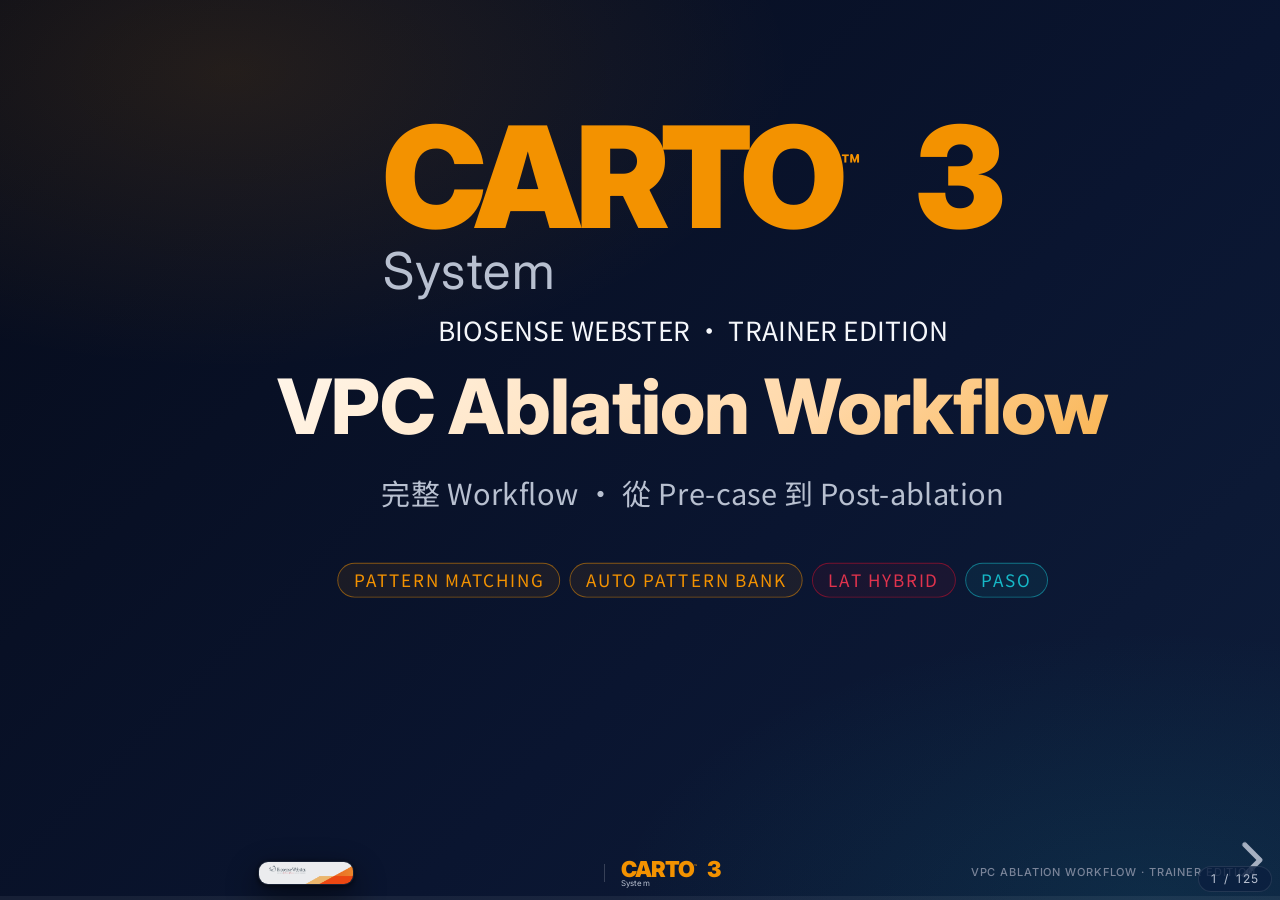
==== VPC-CARTO-slides/index.html @ cc9f3f3d "refactor: replace CARTO 3 logo PNG with pure HTML/CSS component - 新增 .carto3-logo CSS class（透明背景、向量縮" ====
<!doctype html>
<html lang="zh-Hant">
  <head>
    <meta charset="utf-8" />
    <meta name="viewport" content="width=device-width, initial-scale=1.0, maximum-scale=1.0, user-scalable=no" />
    <title>VPC Ablation with CARTO 3 · 完整 Workflow</title>

    <link rel="stylesheet" href="lib/reveal.js/dist/reset.css" />
    <link rel="stylesheet" href="lib/reveal.js/dist/reveal.css" />
    <link rel="stylesheet" href="lib/reveal.js/dist/theme/black.css" id="theme" />
    <link rel="stylesheet" href="lib/reveal.js/dist/plugin/highlight/monokai.css" />
    <link rel="preconnect" href="https://fonts.googleapis.com" />
    <link rel="preconnect" href="https://fonts.gstatic.com" crossorigin />
    <link
      href="https://fonts.googleapis.com/css2?family=Inter:wght@400;500;600;700;800&family=Noto+Sans+TC:wght@400;500;700;900&family=JetBrains+Mono:wght@400;600&display=swap"
      rel="stylesheet"
    />
    <link rel="stylesheet" href="css/carto-theme.css" />
  </head>
  <body>
    <div class="reveal">
      <div class="slides">
        <!-- 00 Title & Agenda -->
        <section
          data-markdown="slides/00-title.md"
          data-separator="\r?\n---\r?\n"
          data-separator-vertical="\r?\n--\r?\n"
          data-separator-notes="^Note:"
        ></section>

        <!-- 01 VPC Origin 三步驟 -->
        <section
          data-markdown="slides/01-vpc-origin-basics.md"
          data-separator="\r?\n---\r?\n"
          data-separator-vertical="\r?\n--\r?\n"
          data-separator-notes="^Note:"
        ></section>

        <!-- 02 Transition Zone -->
        <section
          data-markdown="slides/02-transition-zone.md"
          data-separator="\r?\n---\r?\n"
          data-separator-vertical="\r?\n--\r?\n"
          data-separator-notes="^Note:"
        ></section>

        <!-- 03 Pre-case Preparation -->
        <section
          data-markdown="slides/03-pre-case-prep.md"
          data-separator="\r?\n---\r?\n"
          data-separator-vertical="\r?\n--\r?\n"
          data-separator-notes="^Note:"
        ></section>

        <!-- 04 CARTO 3 Case Setup -->
        <section
          data-markdown="slides/04-case-setup.md"
          data-separator="\r?\n---\r?\n"
          data-separator-vertical="\r?\n--\r?\n"
          data-separator-notes="^Note:"
        ></section>

        <!-- 05 Baseline Rhythm Assessment -->
        <section
          data-markdown="slides/05-baseline-assessment.md"
          data-separator="\r?\n---\r?\n"
          data-separator-vertical="\r?\n--\r?\n"
          data-separator-notes="^Note:"
        ></section>

        <!-- 06 Pattern Matching -->
        <section
          data-markdown="slides/06-pattern-matching.md"
          data-separator="\r?\n---\r?\n"
          data-separator-vertical="\r?\n--\r?\n"
          data-separator-notes="^Note:"
        ></section>

        <!-- 07 Auto Pattern Bank -->
        <section
          data-markdown="slides/07-auto-pattern-bank.md"
          data-separator="\r?\n---\r?\n"
          data-separator-vertical="\r?\n--\r?\n"
          data-separator-notes="^Note:"
        ></section>

        <!-- 08 Anatomy Map -->
        <section
          data-markdown="slides/08-anatomy-map.md"
          data-separator="\r?\n---\r?\n"
          data-separator-vertical="\r?\n--\r?\n"
          data-separator-notes="^Note:"
        ></section>

        <!-- 09 LAT Hybrid -->
        <section
          data-markdown="slides/09-lat-hybrid.md"
          data-separator="\r?\n---\r?\n"
          data-separator-vertical="\r?\n--\r?\n"
          data-separator-notes="^Note:"
        ></section>

        <!-- 10 PASO -->
        <section
          data-markdown="slides/10-paso.md"
          data-separator="\r?\n---\r?\n"
          data-separator-vertical="\r?\n--\r?\n"
          data-separator-notes="^Note:"
        ></section>

        <!-- 11 LAT + PASO 結合 -->
        <section
          data-markdown="slides/11-lat-paso-combo.md"
          data-separator="\r?\n---\r?\n"
          data-separator-vertical="\r?\n--\r?\n"
          data-separator-notes="^Note:"
        ></section>

        <!-- 12 Ablation Target Selection -->
        <section
          data-markdown="slides/12-ablation-targeting.md"
          data-separator="\r?\n---\r?\n"
          data-separator-vertical="\r?\n--\r?\n"
          data-separator-notes="^Note:"
        ></section>

        <!-- 13 During Ablation -->
        <section
          data-markdown="slides/13-during-ablation.md"
          data-separator="\r?\n---\r?\n"
          data-separator-vertical="\r?\n--\r?\n"
          data-separator-notes="^Note:"
        ></section>

        <!-- 14 Post-ablation Validation -->
        <section
          data-markdown="slides/14-post-ablation.md"
          data-separator="\r?\n---\r?\n"
          data-separator-vertical="\r?\n--\r?\n"
          data-separator-notes="^Note:"
        ></section>

        <!-- 15 Scenarios -->
        <section
          data-markdown="slides/15-scenarios.md"
          data-separator="\r?\n---\r?\n"
          data-separator-vertical="\r?\n--\r?\n"
          data-separator-notes="^Note:"
        ></section>

        <!-- 16 Module Timeline -->
        <section
          data-markdown="slides/16-module-timeline.md"
          data-separator="\r?\n---\r?\n"
          data-separator-vertical="\r?\n--\r?\n"
          data-separator-notes="^Note:"
        ></section>

        <!-- 17 Decision Tree -->
        <section
          data-markdown="slides/17-decision-tree.md"
          data-separator="\r?\n---\r?\n"
          data-separator-vertical="\r?\n--\r?\n"
          data-separator-notes="^Note:"
        ></section>

        <!-- 18 Lab 口語版 -->
        <section
          data-markdown="slides/18-lab-script.md"
          data-separator="\r?\n---\r?\n"
          data-separator-vertical="\r?\n--\r?\n"
          data-separator-notes="^Note:"
        ></section>

        <!-- 19 Summary & Closing -->
        <section
          data-markdown="slides/19-summary-closing.md"
          data-separator="\r?\n---\r?\n"
          data-separator-vertical="\r?\n--\r?\n"
          data-separator-notes="^Note:"
        ></section>
      </div>

      <!-- Persistent brand footer -->
      <div class="brand-footer" aria-hidden="true">
        <img src="assets/biosense-webster-logo.png" alt="Biosense Webster · Part of Johnson &amp; Johnson Family of Companies" class="brand-bsw" />
        <span class="brand-divider"></span>
        <span class="carto3-logo on-dark" aria-label="CARTO 3 System">
          <span class="ct-row">
            <span class="ct-word">CARTO<span class="ct-tm">™</span></span>
            <span class="ct-three">3</span>
          </span>
          <span class="ct-system">System</span>
        </span>
        <span class="brand-tag">VPC Ablation Workflow · Trainer Edition</span>
      </div>
    </div>

    <script src="lib/reveal.js/dist/reveal.js"></script>
    <script src="lib/reveal.js/dist/plugin/markdown.js"></script>
    <script src="lib/reveal.js/dist/plugin/highlight.js"></script>
    <script src="lib/reveal.js/dist/plugin/notes.js"></script>
    <script src="lib/reveal.js/dist/plugin/search.js"></script>
    <script>
      Reveal.initialize({
        hash: true,
        slideNumber: 'c/t',
        transition: 'slide',
        backgroundTransition: 'fade',
        controls: true,
        progress: true,
        center: false,
        width: 1280,
        height: 800,
        margin: 0.06,
        minScale: 0.2,
        maxScale: 2.0,
        pdfSeparateFragments: false,
        plugins: [RevealMarkdown, RevealHighlight, RevealNotes, RevealSearch],
      });
    </script>
  </body>
</html>
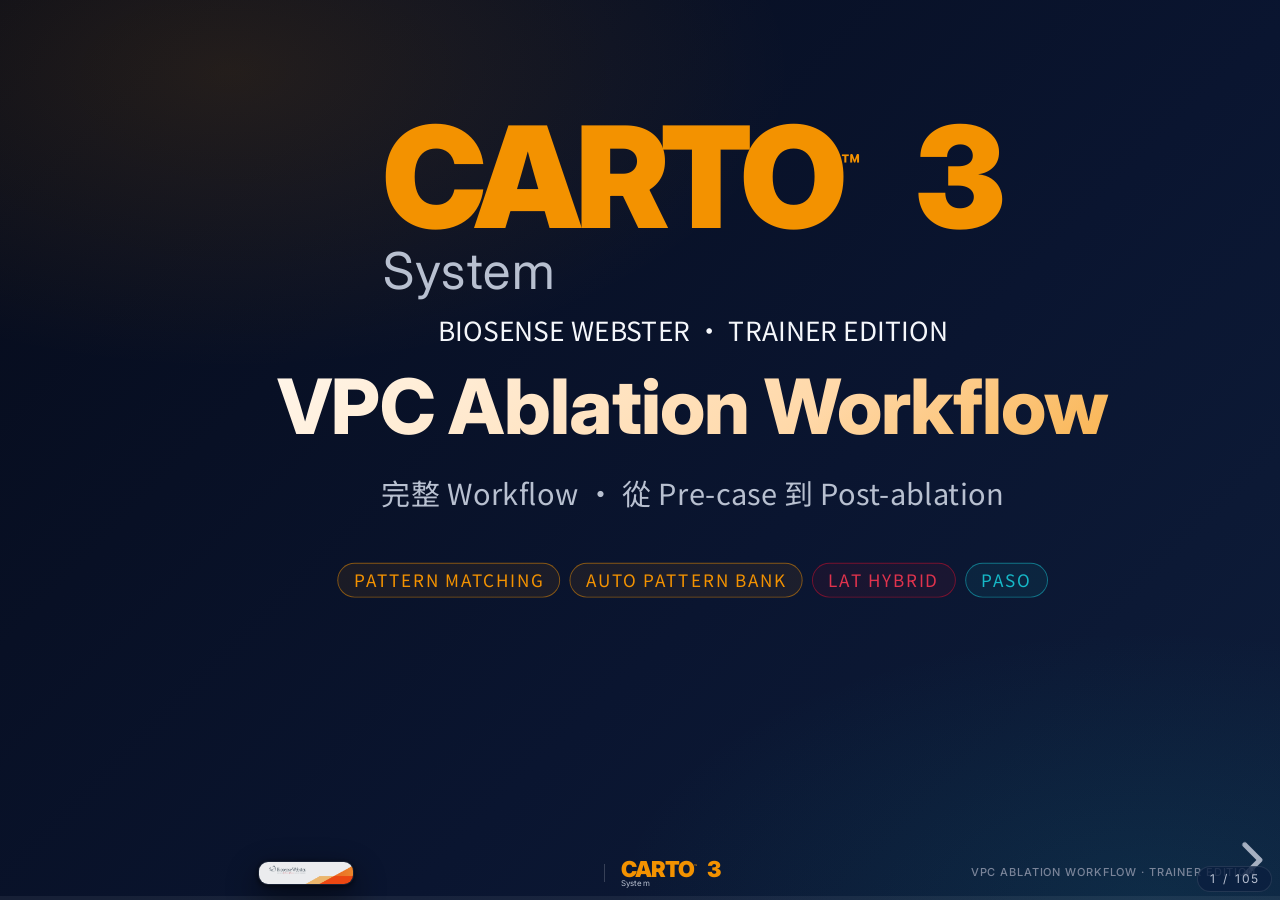
==== commit 10224618: "refactor: rewrite LAT Hybrid (accurate), merge Transition Zone, reduce dup LAT Hybrid 完整重寫（依官方 IFU 第" ====
--- a/VPC-CARTO-slides/index.html
+++ b/VPC-CARTO-slides/index.html
@@ -36,13 +36,7 @@
           data-separator-notes="^Note:"
         ></section>
 
-        <!-- 02 Transition Zone -->
-        <section
-          data-markdown="slides/02-transition-zone.md"
-          data-separator="\r?\n---\r?\n"
-          data-separator-vertical="\r?\n--\r?\n"
-          data-separator-notes="^Note:"
-        ></section>
+        <!-- 02 Transition Zone — merged into 01-vpc-origin-basics -->
 
         <!-- 03 Pre-case Preparation -->
         <section
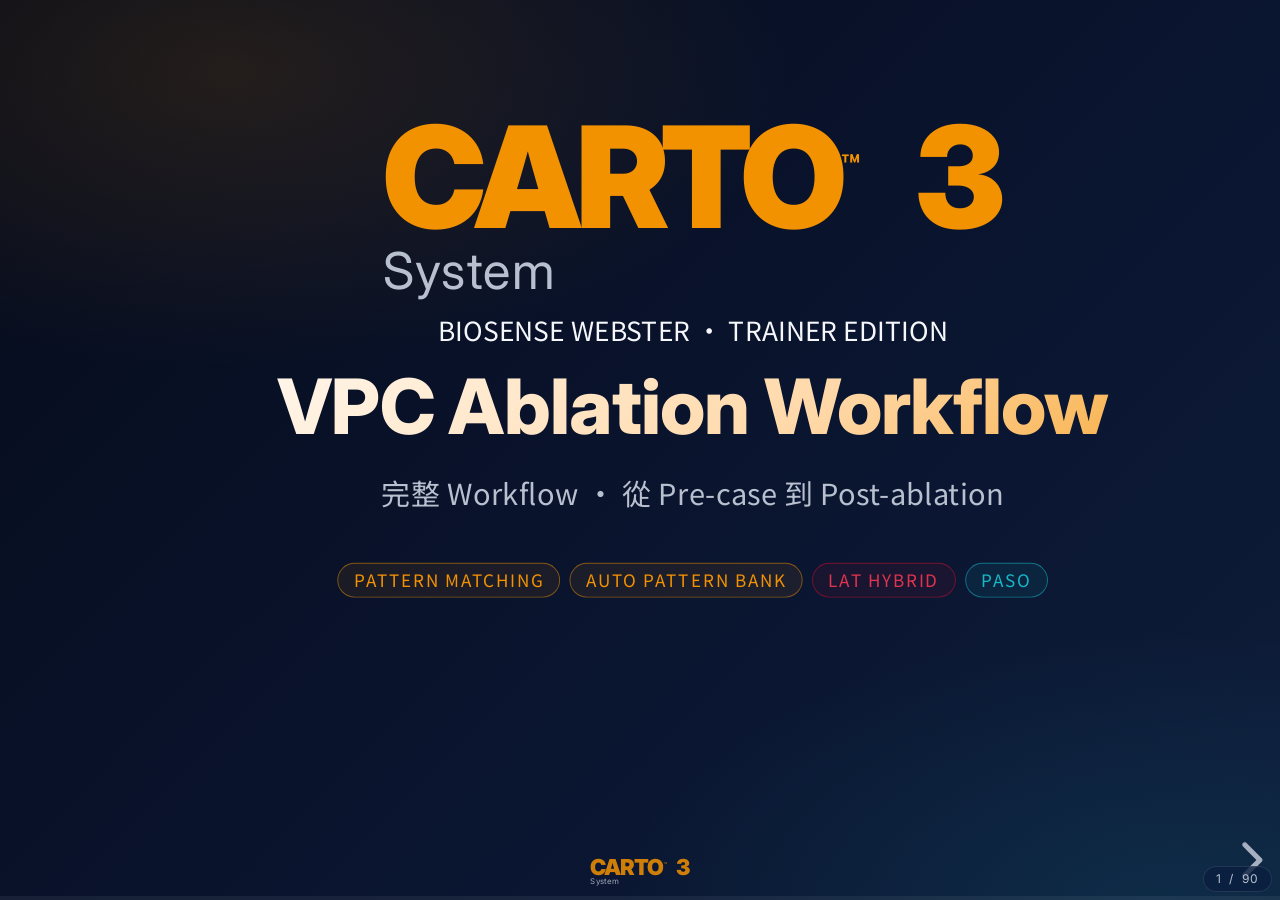
==== commit f23496f9: "refactor: footer center, section titles v-centered, CONFIDENSE filter explained UI / 視覺 - Footer: 移除" ====
--- a/VPC-CARTO-slides/index.html
+++ b/VPC-CARTO-slides/index.html
@@ -12,7 +12,7 @@
     <link rel="preconnect" href="https://fonts.googleapis.com" />
     <link rel="preconnect" href="https://fonts.gstatic.com" crossorigin />
     <link
-      href="https://fonts.googleapis.com/css2?family=Inter:wght@400;500;600;700;800&family=Noto+Sans+TC:wght@400;500;700;900&family=JetBrains+Mono:wght@400;600&display=swap"
+      href="https://fonts.googleapis.com/css2?family=Inter:wght@400;500;600;700;800;900&family=Noto+Sans+TC:wght@400;500;700;900&family=JetBrains+Mono:wght@400;600&display=swap"
       rel="stylesheet"
     />
     <link rel="stylesheet" href="css/carto-theme.css" />
@@ -20,7 +20,6 @@
   <body>
     <div class="reveal">
       <div class="slides">
-        <!-- 00 Title & Agenda -->
         <section
           data-markdown="slides/00-title.md"
           data-separator="\r?\n---\r?\n"
@@ -28,7 +27,6 @@
           data-separator-notes="^Note:"
         ></section>
 
-        <!-- 01 VPC Origin 三步驟 -->
         <section
           data-markdown="slides/01-vpc-origin-basics.md"
           data-separator="\r?\n---\r?\n"
@@ -36,9 +34,6 @@
           data-separator-notes="^Note:"
         ></section>
 
-        <!-- 02 Transition Zone — merged into 01-vpc-origin-basics -->
-
-        <!-- 03 Pre-case Preparation -->
         <section
           data-markdown="slides/03-pre-case-prep.md"
           data-separator="\r?\n---\r?\n"
@@ -46,7 +41,6 @@
           data-separator-notes="^Note:"
         ></section>
 
-        <!-- 04 CARTO 3 Case Setup -->
         <section
           data-markdown="slides/04-case-setup.md"
           data-separator="\r?\n---\r?\n"
@@ -54,7 +48,6 @@
           data-separator-notes="^Note:"
         ></section>
 
-        <!-- 05 Baseline Rhythm Assessment -->
         <section
           data-markdown="slides/05-baseline-assessment.md"
           data-separator="\r?\n---\r?\n"
@@ -62,7 +55,6 @@
           data-separator-notes="^Note:"
         ></section>
 
-        <!-- 06 Pattern Matching -->
         <section
           data-markdown="slides/06-pattern-matching.md"
           data-separator="\r?\n---\r?\n"
@@ -70,7 +62,6 @@
           data-separator-notes="^Note:"
         ></section>
 
-        <!-- 07 Auto Pattern Bank -->
         <section
           data-markdown="slides/07-auto-pattern-bank.md"
           data-separator="\r?\n---\r?\n"
@@ -78,7 +69,6 @@
           data-separator-notes="^Note:"
         ></section>
 
-        <!-- 08 Anatomy Map -->
         <section
           data-markdown="slides/08-anatomy-map.md"
           data-separator="\r?\n---\r?\n"
@@ -86,7 +76,6 @@
           data-separator-notes="^Note:"
         ></section>
 
-        <!-- 09 LAT Hybrid -->
         <section
           data-markdown="slides/09-lat-hybrid.md"
           data-separator="\r?\n---\r?\n"
@@ -94,7 +83,6 @@
           data-separator-notes="^Note:"
         ></section>
 
-        <!-- 10 PASO -->
         <section
           data-markdown="slides/10-paso.md"
           data-separator="\r?\n---\r?\n"
@@ -102,7 +90,6 @@
           data-separator-notes="^Note:"
         ></section>
 
-        <!-- 11 LAT + PASO 結合 -->
         <section
           data-markdown="slides/11-lat-paso-combo.md"
           data-separator="\r?\n---\r?\n"
@@ -110,7 +97,6 @@
           data-separator-notes="^Note:"
         ></section>
 
-        <!-- 12 Ablation Target Selection -->
         <section
           data-markdown="slides/12-ablation-targeting.md"
           data-separator="\r?\n---\r?\n"
@@ -118,7 +104,6 @@
           data-separator-notes="^Note:"
         ></section>
 
-        <!-- 13 During Ablation -->
         <section
           data-markdown="slides/13-during-ablation.md"
           data-separator="\r?\n---\r?\n"
@@ -126,7 +111,6 @@
           data-separator-notes="^Note:"
         ></section>
 
-        <!-- 14 Post-ablation Validation -->
         <section
           data-markdown="slides/14-post-ablation.md"
           data-separator="\r?\n---\r?\n"
@@ -134,7 +118,6 @@
           data-separator-notes="^Note:"
         ></section>
 
-        <!-- 15 Scenarios -->
         <section
           data-markdown="slides/15-scenarios.md"
           data-separator="\r?\n---\r?\n"
@@ -142,15 +125,6 @@
           data-separator-notes="^Note:"
         ></section>
 
-        <!-- 16 Module Timeline -->
-        <section
-          data-markdown="slides/16-module-timeline.md"
-          data-separator="\r?\n---\r?\n"
-          data-separator-vertical="\r?\n--\r?\n"
-          data-separator-notes="^Note:"
-        ></section>
-
-        <!-- 17 Decision Tree -->
         <section
           data-markdown="slides/17-decision-tree.md"
           data-separator="\r?\n---\r?\n"
@@ -158,15 +132,6 @@
           data-separator-notes="^Note:"
         ></section>
 
-        <!-- 18 Lab 口語版 -->
-        <section
-          data-markdown="slides/18-lab-script.md"
-          data-separator="\r?\n---\r?\n"
-          data-separator-vertical="\r?\n--\r?\n"
-          data-separator-notes="^Note:"
-        ></section>
-
-        <!-- 19 Summary & Closing -->
         <section
           data-markdown="slides/19-summary-closing.md"
           data-separator="\r?\n---\r?\n"
@@ -175,10 +140,8 @@
         ></section>
       </div>
 
-      <!-- Persistent brand footer -->
+      <!-- Persistent brand footer · CARTO 3 logo centered -->
       <div class="brand-footer" aria-hidden="true">
-        <img src="assets/biosense-webster-logo.png" alt="Biosense Webster · Part of Johnson &amp; Johnson Family of Companies" class="brand-bsw" />
-        <span class="brand-divider"></span>
         <span class="carto3-logo on-dark" aria-label="CARTO 3 System">
           <span class="ct-row">
             <span class="ct-word">CARTO<span class="ct-tm">™</span></span>
@@ -186,7 +149,6 @@
           </span>
           <span class="ct-system">System</span>
         </span>
-        <span class="brand-tag">VPC Ablation Workflow · Trainer Edition</span>
       </div>
     </div>
 
--- a/VPC-CARTO-slides/css/carto-theme.css
+++ b/VPC-CARTO-slides/css/carto-theme.css
@@ -152,16 +152,25 @@
   font-weight: 600;
 }
 
-/* ----------  Images  ---------- */
+/* ----------  Images · constrained to slide viewport  ---------- */
 .reveal img {
   border-radius: 10px;
   box-shadow: 0 14px 36px rgba(0, 0, 0, 0.5), 0 2px 6px rgba(0, 0, 0, 0.3);
   max-width: 100%;
+  max-height: 64vh;
   height: auto;
+  width: auto;
   margin: 0.3em auto;
   display: block;
   background: #0b1428;
   border: 1px solid rgba(255, 255, 255, 0.06);
+  object-fit: contain;
+}
+
+/* SVG that should fit slide width (decision tree, workflow flow) */
+.reveal img.svg-fit {
+  max-height: 70vh;
+  max-width: 92%;
 }
 
 .reveal img.no-shadow {
@@ -274,48 +283,19 @@
   color: var(--ink);
 }
 
-/* ----------  Brand footer (persistent)  ---------- */
+/* ----------  Brand footer (persistent) — CARTO 3 logo centered  ---------- */
 .brand-footer {
   position: fixed;
-  bottom: 12px;
-  left: 24px;
-  right: 24px;
+  bottom: 14px;
+  left: 0;
+  right: 0;
   display: flex;
   align-items: center;
-  gap: 16px;
+  justify-content: center;
   z-index: 30;
   pointer-events: none;
   font-family: 'Inter', sans-serif;
-  font-size: 11px;
-  letter-spacing: 0.08em;
-  color: var(--ink-mute);
-}
-
-.brand-footer .brand-bsw {
-  height: 22px;
-  width: auto;
-  opacity: 0.92;
-  filter: drop-shadow(0 1px 2px rgba(0,0,0,0.5));
-}
-
-.brand-footer .brand-divider {
-  width: 1px;
-  height: 18px;
-  background: rgba(255, 255, 255, 0.18);
-}
-
-.brand-footer .brand-carto3 {
-  height: 22px;
-  width: auto;
-  opacity: 0.95;
-  filter: drop-shadow(0 1px 2px rgba(0,0,0,0.5));
-}
-
-.brand-footer .brand-tag {
-  margin-left: auto;
-  color: var(--ink-mute);
-  font-weight: 500;
-  text-transform: uppercase;
+  opacity: 0.85;
 }
 
 /* ----------  Slide number & progress  ---------- */
@@ -458,12 +438,23 @@
 .pill-lat  { background: rgba(200, 16, 46, 0.18); color: #ff8aa0; border: 1px solid rgba(200, 16, 46, 0.4); }
 .pill-paso { background: rgba(124, 92, 255, 0.18); color: #b4a0ff; border: 1px solid rgba(124, 92, 255, 0.4); }
 
-/* Workflow steps */
+/* Workflow steps · vertically centered when sole content */
 .workflow-grid {
   display: grid;
   grid-template-columns: repeat(auto-fit, minmax(200px, 1fr));
-  gap: 12px;
-  margin: 0.5em 0;
+  gap: 14px 18px;
+  margin: 0.8em 0;
+  align-content: center;
+}
+
+/* Slide-level vertical centering helper.
+   Add <!-- .slide: class="v-center" --> to any slide. */
+.reveal .slides section.v-center,
+.reveal .slides section section.v-center {
+  display: flex !important;
+  flex-direction: column;
+  justify-content: center;
+  min-height: 84vh;
 }
 
 .workflow-step {
@@ -504,10 +495,16 @@
   font-size: 0.75em;
 }
 
-/* ----------  Section title slides  ---------- */
-.section-title {
+/* ----------  Section title slides · vertically centered  ---------- */
+.reveal .slides section.section-title,
+.reveal .slides section section.section-title {
+  display: flex !important;
+  flex-direction: column;
+  align-items: center;
+  justify-content: center;
+  min-height: 88vh;
   text-align: center !important;
-  padding-top: 6% !important;
+  padding: 0 6% !important;
 }
 
 .section-title .part-no {
@@ -515,24 +512,25 @@
   font-size: 0.85em;
   letter-spacing: 0.4em;
   color: var(--carto-orange);
-  margin-bottom: 0.4em;
+  margin-bottom: 0.6em;
   text-transform: uppercase;
   font-weight: 700;
 }
 
 .section-title h1 {
-  font-size: 2.4em;
-  margin: 0 auto 0.4em;
+  font-size: 2.6em;
+  margin: 0 auto 0.5em;
   max-width: 90%;
 }
 
 .section-title h1::after { display: none; }
 
 .section-title .subtitle {
-  font-size: 0.95em;
+  font-size: 1em;
   color: var(--ink-dim);
-  max-width: 75%;
+  max-width: 80%;
   margin: 0 auto;
+  line-height: 1.5;
 }
 
 /* Multi-column layouts */
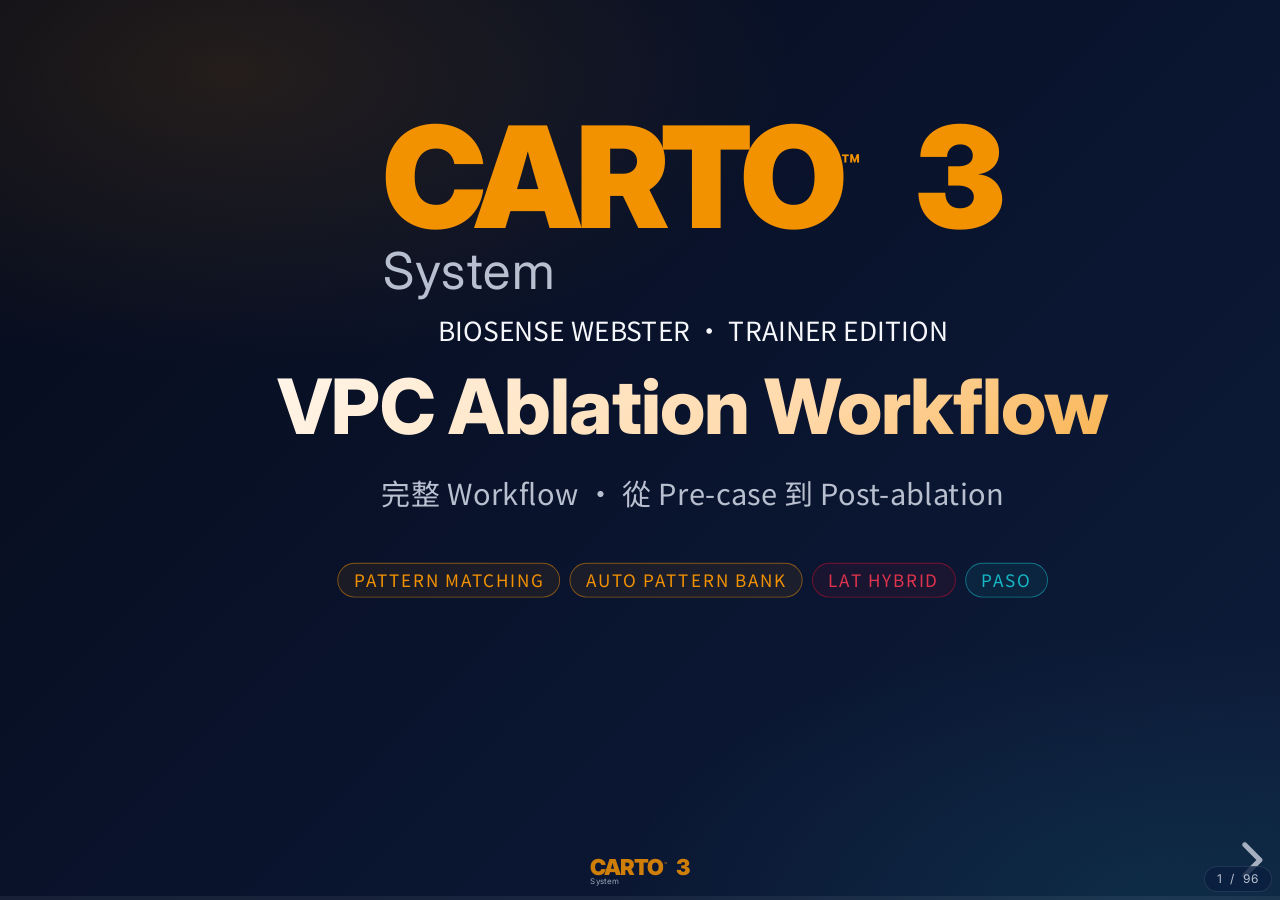
==== commit 669c73b2: "feat: add 12-lead ECG basics chapter (Einthoven's Triangle) + layout fixes 新章節 Part I · 01 「12-Lead " ====
--- a/VPC-CARTO-slides/index.html
+++ b/VPC-CARTO-slides/index.html
@@ -22,6 +22,13 @@
       <div class="slides">
         <section
           data-markdown="slides/00-title.md"
+          data-separator="\r?\n---\r?\n"
+          data-separator-vertical="\r?\n--\r?\n"
+          data-separator-notes="^Note:"
+        ></section>
+
+        <section
+          data-markdown="slides/00b-ecg-basics.md"
           data-separator="\r?\n---\r?\n"
           data-separator-vertical="\r?\n--\r?\n"
           data-separator-notes="^Note:"
--- a/VPC-CARTO-slides/css/carto-theme.css
+++ b/VPC-CARTO-slides/css/carto-theme.css
@@ -655,6 +655,124 @@
 }
 .brand-footer .carto3-logo .ct-row { line-height: 1; }
 
+/* ----------  Lead I septal/free-wall HTML diagram  ---------- */
+.lead1-diagram {
+  position: relative;
+  width: 100%;
+  max-width: 520px;
+  margin: 0 auto;
+  padding: 14px 14px 18px;
+  background: linear-gradient(135deg, #16223D, #0B1E3F);
+  border: 1px solid rgba(255,255,255,0.08);
+  border-radius: 14px;
+}
+
+.lead1-diagram .lead1-vector {
+  display: flex;
+  align-items: center;
+  justify-content: center;
+  gap: 10px;
+  padding: 8px 14px;
+  background: rgba(22, 184, 199, 0.12);
+  border: 1px solid rgba(22, 184, 199, 0.45);
+  border-radius: 999px;
+  margin: 6px auto 16px;
+  font-family: 'Inter', sans-serif;
+  font-weight: 700;
+  color: var(--carto-cyan);
+  font-size: 0.7em;
+  letter-spacing: 0.08em;
+  text-transform: uppercase;
+  max-width: 320px;
+}
+.lead1-diagram .lead1-vector::before { content: '→'; font-size: 1.4em; line-height: 0; }
+
+.lead1-heart {
+  position: relative;
+  height: 220px;
+  display: flex;
+  align-items: center;
+  justify-content: center;
+}
+
+.lead1-heart svg {
+  background: transparent !important;
+  border: none !important;
+  box-shadow: none !important;
+  width: 320px;
+  height: 200px;
+  display: block;
+  margin: 0;
+}
+
+.lead1-marker {
+  position: absolute;
+  display: flex;
+  align-items: center;
+  gap: 6px;
+  font-family: 'Inter', sans-serif;
+  font-size: 0.62em;
+  font-weight: 700;
+  letter-spacing: 0.04em;
+  white-space: nowrap;
+}
+
+.lead1-marker .dot {
+  width: 14px;
+  height: 14px;
+  border-radius: 50%;
+  border: 2px solid #fff;
+  flex-shrink: 0;
+}
+
+.lead1-marker.septal { color: var(--carto-orange); top: 52%; left: 50%; transform: translate(-130%, -50%); }
+.lead1-marker.septal .dot { background: var(--carto-orange); box-shadow: 0 0 12px var(--carto-orange); }
+
+.lead1-marker.freewall { color: var(--bad); top: 78%; left: 78%; transform: translate(-50%, -50%); }
+.lead1-marker.freewall .dot { background: var(--bad); box-shadow: 0 0 12px var(--bad); }
+
+.lead1-arrow {
+  position: absolute;
+  height: 3px;
+  background: currentColor;
+  border-radius: 2px;
+}
+.lead1-arrow::after {
+  content: '';
+  position: absolute;
+  right: -2px;
+  top: 50%;
+  width: 0; height: 0;
+  border-left: 9px solid currentColor;
+  border-top: 6px solid transparent;
+  border-bottom: 6px solid transparent;
+  transform: translateY(-50%);
+}
+
+.lead1-arrow.septal-arrow {
+  color: var(--carto-orange);
+  top: 52%; left: 50%; width: 90px;
+  transform: translate(-30%, -50%);
+}
+.lead1-arrow.freewall-arrow {
+  color: var(--bad);
+  top: 78%; left: 50%; width: 86px;
+  transform: translate(-100%, -50%) rotate(180deg);
+}
+
+.lead1-side-label {
+  position: absolute;
+  font-family: 'Inter', sans-serif;
+  font-size: 0.6em;
+  font-weight: 700;
+  letter-spacing: 0.06em;
+  color: #7A8499;
+  text-transform: uppercase;
+}
+.lead1-side-label.lv { top: 50%; right: 14px; transform: translateY(-50%); }
+.lead1-side-label.rv { top: 50%; left: 14px; transform: translateY(-50%); }
+.lead1-side-label.septum { bottom: 18px; left: 50%; transform: translateX(-50%); color: var(--carto-orange); font-style: italic; }
+
 /* Figure caption inside slides */
 .fig-cap {
   display: block;
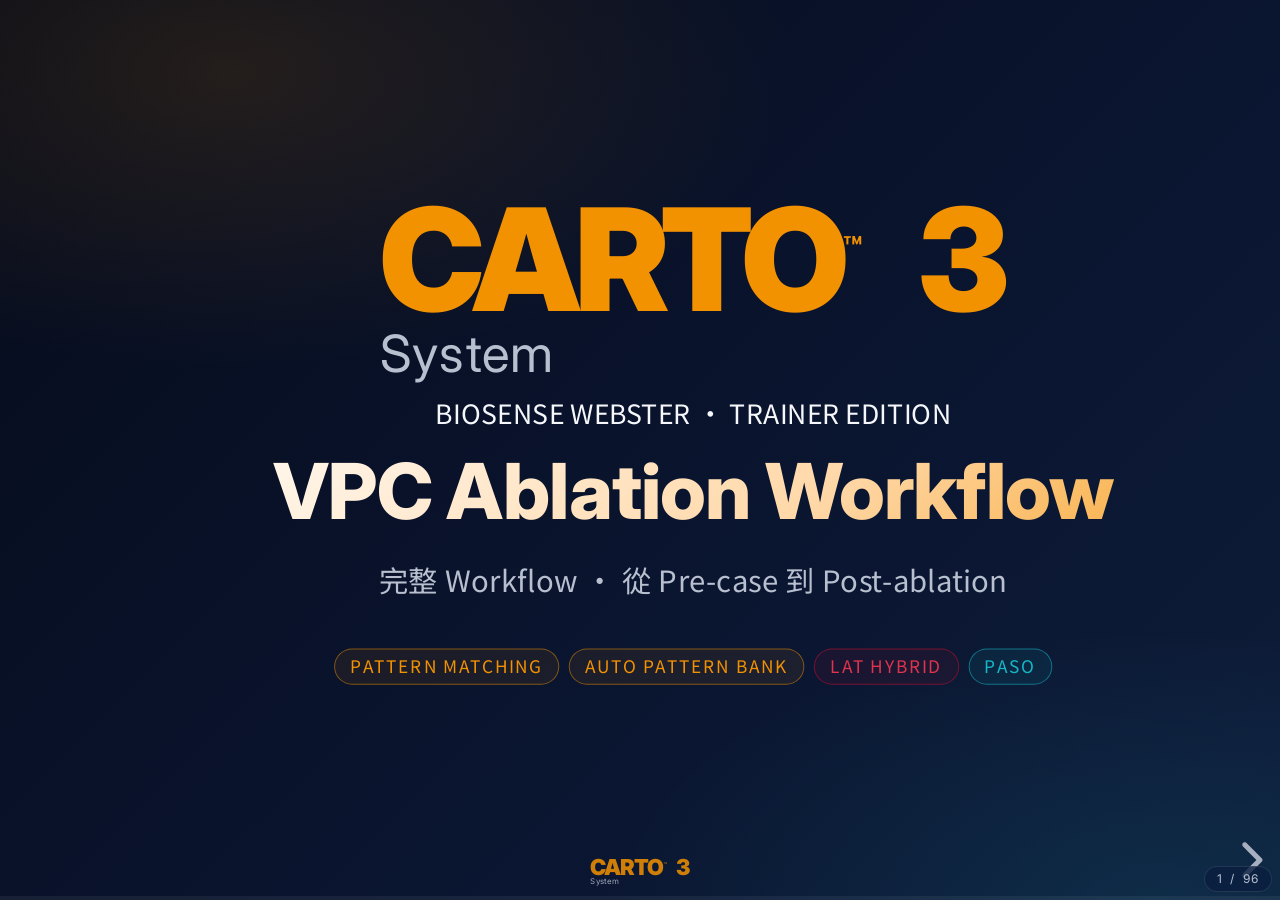
==== commit af7e0b45: "fix: image overflow + vertical centering + Lead I slide redesign reveal.js & 全局 CSS - center: false " ====
--- a/VPC-CARTO-slides/index.html
+++ b/VPC-CARTO-slides/index.html
@@ -172,10 +172,10 @@
         backgroundTransition: 'fade',
         controls: true,
         progress: true,
-        center: false,
+        center: true,
         width: 1280,
         height: 800,
-        margin: 0.06,
+        margin: 0.05,
         minScale: 0.2,
         maxScale: 2.0,
         pdfSeparateFragments: false,
--- a/VPC-CARTO-slides/css/carto-theme.css
+++ b/VPC-CARTO-slides/css/carto-theme.css
@@ -152,12 +152,16 @@
   font-weight: 600;
 }
 
-/* ----------  Images · constrained to slide viewport  ---------- */
+/* ----------  Images · constrained to slide stage (1280x800)  ----------
+   reveal.js stage is fixed 800px tall. With heading ~70px and footer logo
+   ~30px, useful image height is around 520px. We constrain max-height in
+   px so the value matches stage units regardless of browser viewport.
+*/
 .reveal img {
   border-radius: 10px;
   box-shadow: 0 14px 36px rgba(0, 0, 0, 0.5), 0 2px 6px rgba(0, 0, 0, 0.3);
   max-width: 100%;
-  max-height: 64vh;
+  max-height: 460px;
   height: auto;
   width: auto;
   margin: 0.3em auto;
@@ -169,8 +173,15 @@
 
 /* SVG that should fit slide width (decision tree, workflow flow) */
 .reveal img.svg-fit {
-  max-height: 70vh;
-  max-width: 92%;
+  max-height: 540px;
+  max-width: 96%;
+}
+
+/* When image sits inside a 2-column layout it can be a bit smaller */
+.cols img,
+.cols.image-text img,
+.cols.image-wide img {
+  max-height: 400px;
 }
 
 .reveal img.no-shadow {
@@ -448,13 +459,11 @@
 }
 
 /* Slide-level vertical centering helper.
-   Add <!-- .slide: class="v-center" --> to any slide. */
+   With reveal.js center:true this is no-op for most cases, kept for any
+   slide that needs explicit override. */
 .reveal .slides section.v-center,
 .reveal .slides section section.v-center {
-  display: flex !important;
-  flex-direction: column;
-  justify-content: center;
-  min-height: 84vh;
+  /* reveal.js auto-centers; this class is now a marker only */
 }
 
 .workflow-step {
@@ -495,14 +504,11 @@
   font-size: 0.75em;
 }
 
-/* ----------  Section title slides · vertically centered  ---------- */
+/* ----------  Section title slides  ---------- */
+/* reveal.js now handles vertical centering via center:true.
+   We only style the inner content; no flex hack needed. */
 .reveal .slides section.section-title,
 .reveal .slides section section.section-title {
-  display: flex !important;
-  flex-direction: column;
-  align-items: center;
-  justify-content: center;
-  min-height: 88vh;
   text-align: center !important;
   padding: 0 6% !important;
 }
@@ -655,7 +661,97 @@
 }
 .brand-footer .carto3-logo .ct-row { line-height: 1; }
 
-/* ----------  Lead I septal/free-wall HTML diagram  ---------- */
+/* ----------  Lead I origin comparison cards (v2)  ---------- */
+.lead1-grid {
+  display: grid;
+  grid-template-columns: 1fr 1fr;
+  gap: 28px;
+  margin: 0.4em 0;
+}
+.lead1-card {
+  display: flex;
+  flex-direction: column;
+  padding: 22px 24px 20px;
+  border-radius: 14px;
+  background: linear-gradient(135deg, #16223D, #0B1E3F);
+  border: 2px solid;
+}
+.lead1-card.septal { border-color: var(--carto-orange); }
+.lead1-card.freewall { border-color: var(--bad); }
+
+.lead1-card .badge {
+  display: inline-block;
+  font-family: 'Inter', sans-serif;
+  font-size: 0.6em;
+  font-weight: 800;
+  letter-spacing: 0.18em;
+  padding: 4px 10px;
+  border-radius: 6px;
+  margin-bottom: 8px;
+  width: max-content;
+}
+.lead1-card.septal .badge {
+  background: var(--carto-orange);
+  color: var(--carto-deep);
+}
+.lead1-card.freewall .badge {
+  background: var(--bad);
+  color: var(--carto-deep);
+}
+
+.lead1-card h3 {
+  margin: 4px 0 12px 0 !important;
+  color: #fff !important;
+  font-size: 0.95em !important;
+}
+.lead1-card.septal h3 { color: var(--carto-orange) !important; }
+.lead1-card.freewall h3 { color: var(--bad) !important; }
+
+.lead1-card .waveform {
+  background: rgba(0,0,0,0.25);
+  border-radius: 8px;
+  padding: 8px 6px 4px;
+  margin: 6px 0 10px;
+}
+.lead1-card .waveform svg {
+  background: transparent !important;
+  border: none !important;
+  box-shadow: none !important;
+  display: block;
+  width: 100%;
+  height: 90px;
+  margin: 0;
+  max-height: none;
+}
+.lead1-card .wave-label {
+  font-family: 'Inter', sans-serif;
+  font-size: 0.55em;
+  color: var(--ink-mute);
+  text-align: center;
+  margin-top: 2px;
+  letter-spacing: 0.04em;
+}
+
+.lead1-card .vec-line {
+  display: flex;
+  align-items: center;
+  gap: 8px;
+  font-size: 0.7em;
+  color: var(--ink-dim);
+  margin: 6px 0;
+}
+.lead1-card .vec-line strong { color: #fff; }
+
+.lead1-card .reason {
+  font-size: 0.62em;
+  color: var(--ink-mute);
+  border-top: 1px solid rgba(255,255,255,0.08);
+  padding-top: 10px;
+  margin-top: auto;
+  line-height: 1.45;
+}
+
+/* ----------  Lead I septal/free-wall HTML diagram (legacy, v1)  ---------- */
 .lead1-diagram {
   position: relative;
   width: 100%;
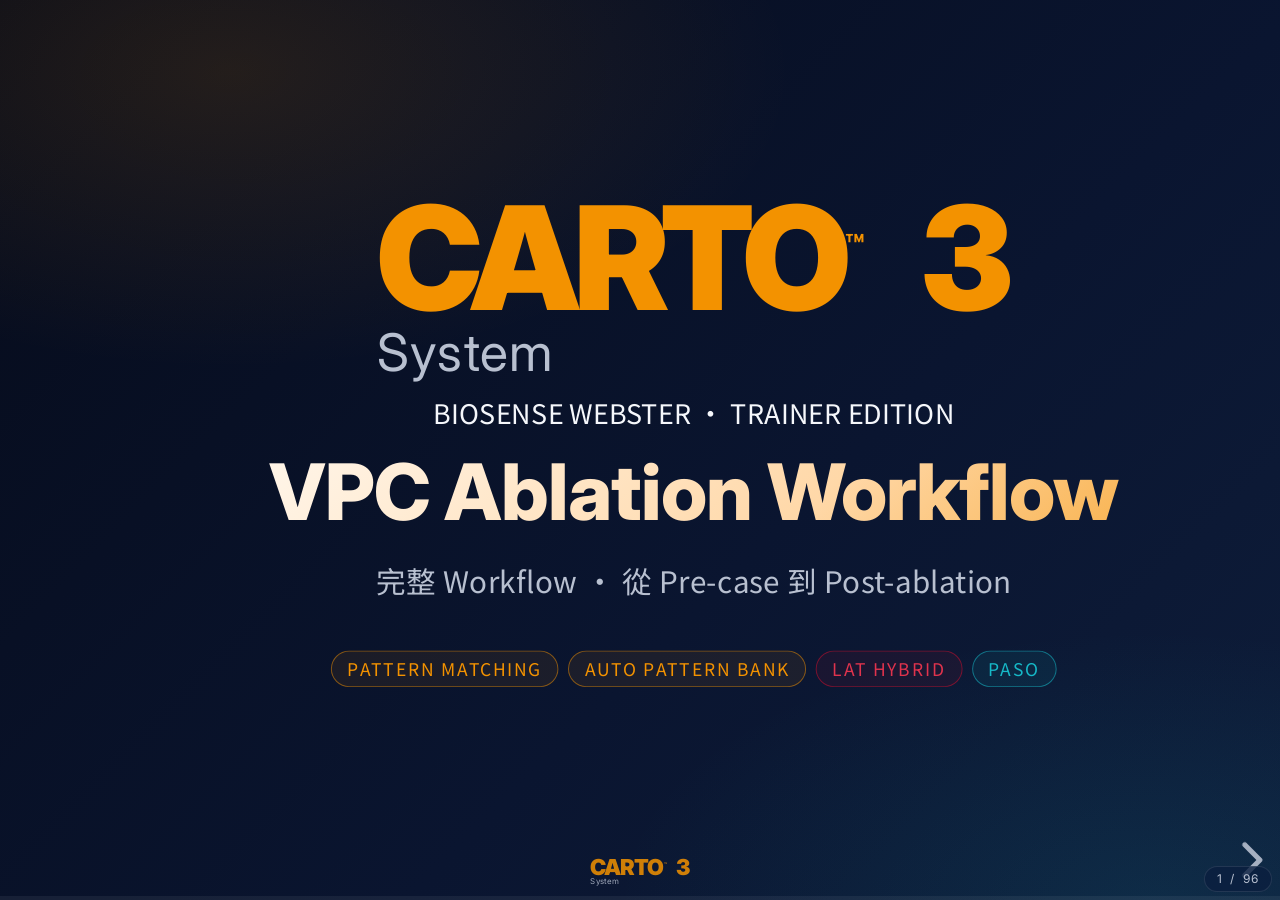
==== commit fa8146be: "fix: switch reveal.js to true 16:9 (1280x720) fixed canvas 之前用 viewport units (vh) 計算圖片大小，在不同瀏覽器尺寸下會" ====
--- a/VPC-CARTO-slides/index.html
+++ b/VPC-CARTO-slides/index.html
@@ -173,9 +173,10 @@
         controls: true,
         progress: true,
         center: true,
+        // Standard 16:9 presentation canvas (1280 x 720)
         width: 1280,
-        height: 800,
-        margin: 0.05,
+        height: 720,
+        margin: 0.04,
         minScale: 0.2,
         maxScale: 2.0,
         pdfSeparateFragments: false,
--- a/VPC-CARTO-slides/css/carto-theme.css
+++ b/VPC-CARTO-slides/css/carto-theme.css
@@ -152,16 +152,20 @@
   font-weight: 600;
 }
 
-/* ----------  Images · constrained to slide stage (1280x800)  ----------
-   reveal.js stage is fixed 800px tall. With heading ~70px and footer logo
-   ~30px, useful image height is around 520px. We constrain max-height in
-   px so the value matches stage units regardless of browser viewport.
+/* ----------  Images · designed for 1280x720 (16:9) reveal.js stage  ----------
+   Budget on a 720px stage with 4% margin (= 662px usable):
+   - Heading h2 ≈ 80px (font + margins + underline)
+   - Caption / callout below ≈ 40px
+   - Safety pad ≈ 40px
+   → Leaves ≈ 500px height for a centered hero image.
+   For 2-column layouts the image shares width with text so we let it be
+   smaller (≤ 360px) to keep things balanced.
 */
 .reveal img {
   border-radius: 10px;
   box-shadow: 0 14px 36px rgba(0, 0, 0, 0.5), 0 2px 6px rgba(0, 0, 0, 0.3);
   max-width: 100%;
-  max-height: 460px;
+  max-height: 440px;
   height: auto;
   width: auto;
   margin: 0.3em auto;
@@ -171,17 +175,17 @@
   object-fit: contain;
 }
 
-/* SVG that should fit slide width (decision tree, workflow flow) */
+/* SVG that should fit slide width (decision tree, workflow flow, etc.) */
 .reveal img.svg-fit {
-  max-height: 540px;
+  max-height: 520px;
   max-width: 96%;
 }
 
-/* When image sits inside a 2-column layout it can be a bit smaller */
+/* When image sits inside a 2-column layout it shares width with text */
 .cols img,
 .cols.image-text img,
 .cols.image-wide img {
-  max-height: 400px;
+  max-height: 360px;
 }
 
 .reveal img.no-shadow {
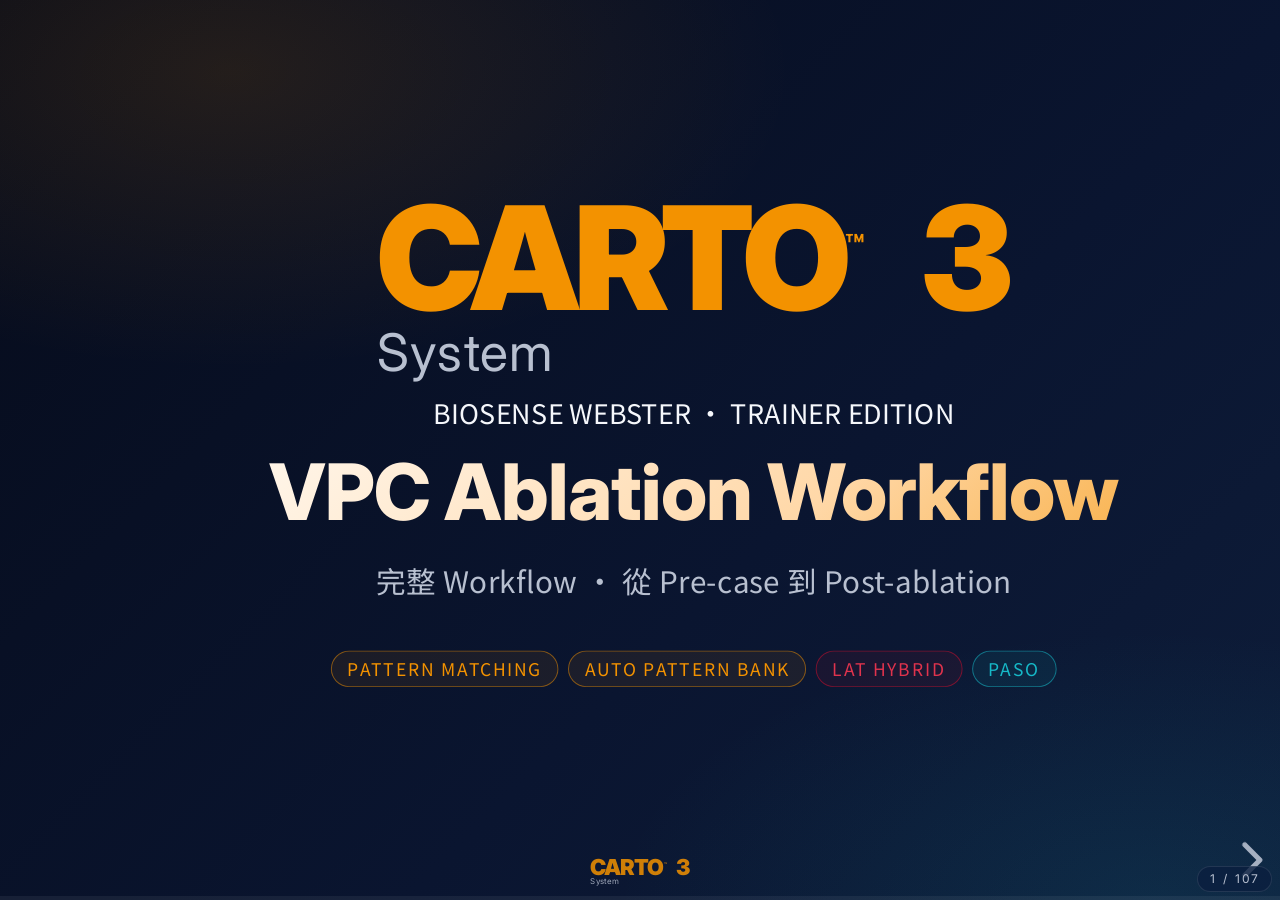
==== commit 75e1c075: "feat: integrate VGH-TP tactical workflow (11 new screenshots + 9 new slides) 依使用者 VGH-TP VPC workflo" ====
--- a/VPC-CARTO-slides/index.html
+++ b/VPC-CARTO-slides/index.html
@@ -16,6 +16,9 @@
       rel="stylesheet"
     />
     <link rel="stylesheet" href="css/carto-theme.css" />
+    <meta http-equiv="Cache-Control" content="no-cache, no-store, must-revalidate" />
+    <meta http-equiv="Pragma" content="no-cache" />
+    <meta http-equiv="Expires" content="0" />
   </head>
   <body>
     <div class="reveal">
@@ -43,6 +46,13 @@
 
         <section
           data-markdown="slides/03-pre-case-prep.md"
+          data-separator="\r?\n---\r?\n"
+          data-separator-vertical="\r?\n--\r?\n"
+          data-separator-notes="^Note:"
+        ></section>
+
+        <section
+          data-markdown="slides/03b-precase-equipment.md"
           data-separator="\r?\n---\r?\n"
           data-separator-vertical="\r?\n--\r?\n"
           data-separator-notes="^Note:"
@@ -159,6 +169,18 @@
       </div>
     </div>
 
+    <script>
+      // Defeat browser XHR cache for markdown files — append timestamp before reveal.js loads
+      (function () {
+        var stamp = Date.now();
+        document.querySelectorAll('section[data-markdown]').forEach(function (s) {
+          var orig = s.getAttribute('data-markdown');
+          if (orig && orig.indexOf('?') === -1) {
+            s.setAttribute('data-markdown', orig + '?t=' + stamp);
+          }
+        });
+      })();
+    </script>
     <script src="lib/reveal.js/dist/reveal.js"></script>
     <script src="lib/reveal.js/dist/plugin/markdown.js"></script>
     <script src="lib/reveal.js/dist/plugin/highlight.js"></script>
--- a/VPC-CARTO-slides/css/carto-theme.css
+++ b/VPC-CARTO-slides/css/carto-theme.css
@@ -665,6 +665,82 @@
 }
 .brand-footer .carto3-logo .ct-row { line-height: 1; }
 
+/* ----------  Module Quadrant (HTML version of module-quadrant.svg)  ---------- */
+.module-quadrant {
+  display: grid;
+  grid-template-columns: 1fr 1fr;
+  grid-template-rows: 1fr 1fr;
+  gap: 14px 18px;
+  margin: 0.3em 0;
+}
+
+.m-card {
+  padding: 14px 18px 14px;
+  border-radius: 12px;
+  border: 2px solid;
+  background: linear-gradient(135deg, #16223D, #0B1E3F);
+  display: flex;
+  flex-direction: column;
+  gap: 4px;
+}
+
+.m-card.pm   { border-color: rgba(22, 184, 199, 0.7); }
+.m-card.apb  { border-color: rgba(243, 146, 0, 0.75); }
+.m-card.lat  { border-color: rgba(200, 16, 46, 0.7); }
+.m-card.paso { border-color: rgba(124, 92, 255, 0.7); }
+
+.m-card .m-tag {
+  display: inline-block;
+  font-family: 'Inter', sans-serif;
+  font-size: 0.5em;
+  letter-spacing: 0.18em;
+  color: var(--ink-mute);
+  text-transform: uppercase;
+  font-weight: 700;
+  margin-bottom: 2px;
+}
+
+.m-card h3 {
+  font-size: 1.05em !important;
+  font-weight: 800 !important;
+  margin: 0 0 2px !important;
+  line-height: 1.1 !important;
+}
+.m-card.pm   h3 { color: #5fe3ef !important; }
+.m-card.apb  h3 { color: var(--carto-orange) !important; }
+.m-card.lat  h3 { color: #ff8aa0 !important; }
+.m-card.paso h3 { color: #b4a0ff !important; }
+
+.m-card .m-when {
+  font-family: 'Inter', sans-serif;
+  font-size: 0.6em;
+  color: var(--ink-dim);
+  font-weight: 600;
+  letter-spacing: 0.02em;
+  margin: 4px 0 2px;
+  text-transform: uppercase;
+}
+
+.m-card .m-purpose {
+  font-size: 0.78em;
+  color: var(--ink);
+  line-height: 1.4;
+  margin: 0;
+}
+
+.success-formula {
+  margin-top: 14px;
+  padding: 10px 18px;
+  background: linear-gradient(135deg, rgba(200, 16, 46, 0.14), rgba(11, 30, 63, 0.5));
+  border: 1px solid rgba(200, 16, 46, 0.45);
+  border-radius: 10px;
+  text-align: center;
+  font-size: 0.78em;
+  color: #FB7185;
+  font-weight: 700;
+  letter-spacing: 0.02em;
+}
+
 /* ----------  Lead I origin comparison cards (v2)  ---------- */
 .lead1-grid {
   display: grid;
